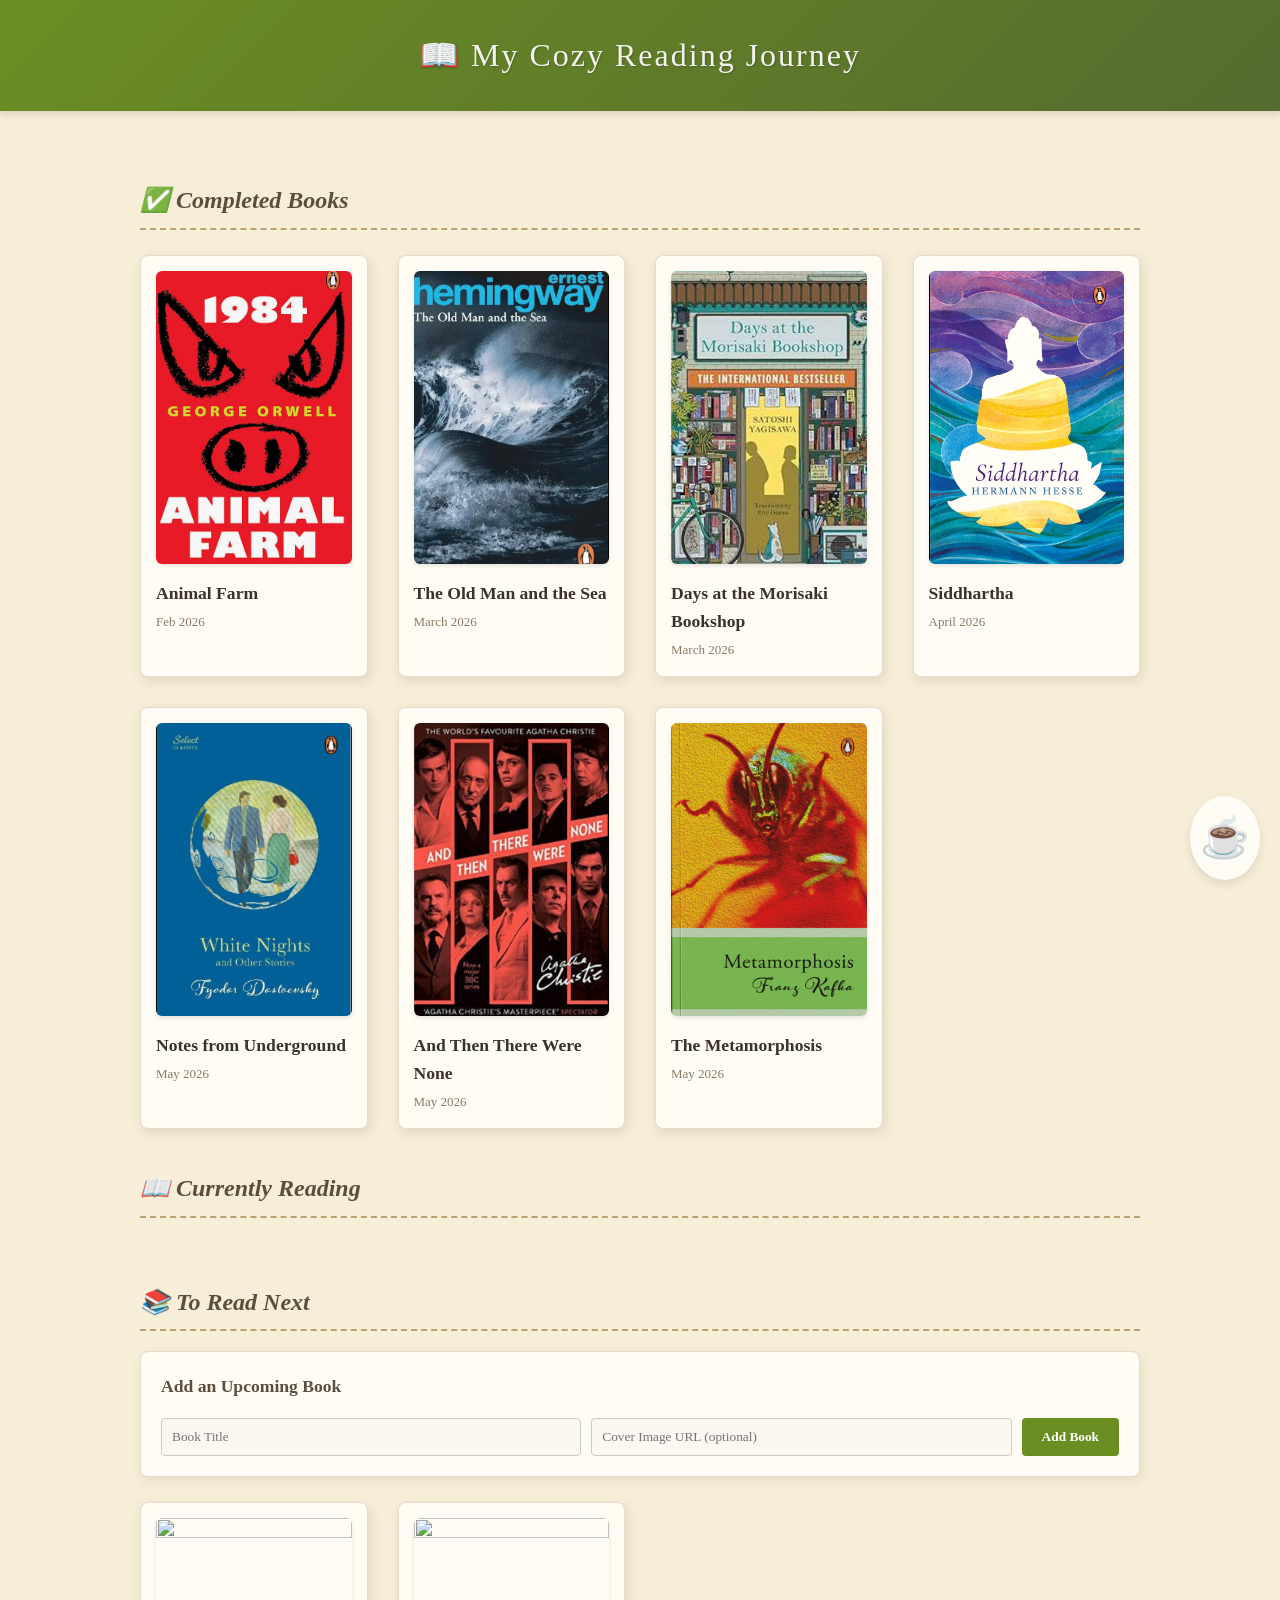
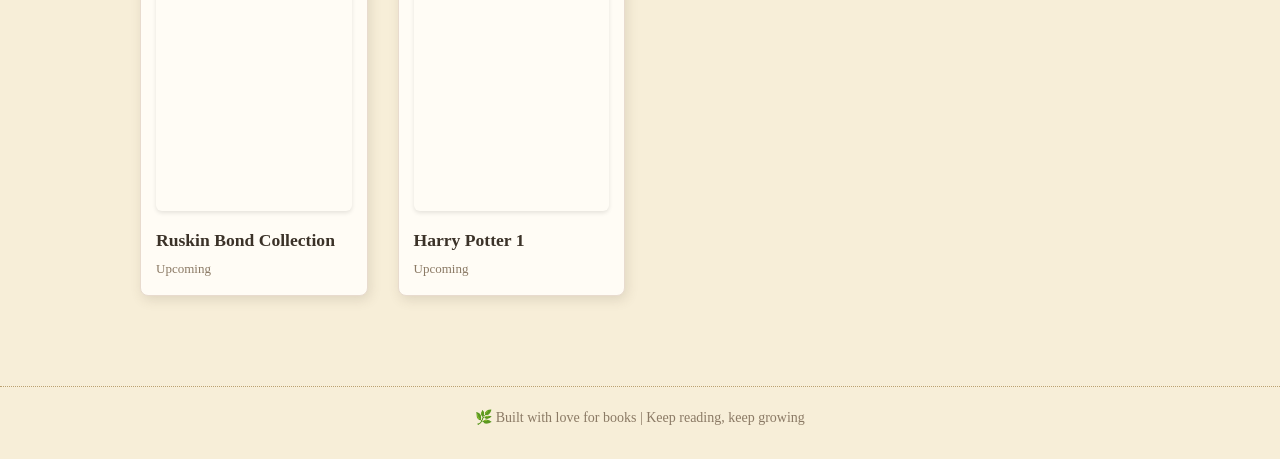
==== index.html @ b21d2eb8 "Add form to submit upcoming books and implement localStorage functionality" ====
<!DOCTYPE html>
<html lang="en">
<head>
<meta charset="UTF-8">
<meta name="viewport" content="width=device-width, initial-scale=1.0">
<title>My Reading Journey 📚</title>
<link rel="stylesheet" href="css/style.css">
</head>
<body>

<header>
    📖 My Cozy Reading Journey
</header>

<div class="container">

    <h2>✅ Completed Books</h2>
    <div class="books">

        <div class="book">
            <img src="images/animalfarm.png">
            <div class="title">Animal Farm</div>
            <div class="date">Feb 2026</div>
        </div>

        <div class="book">
            <img src="images/old man and the sea.png">
            <div class="title">The Old Man and the Sea</div>
            <div class="date">March 2026</div>
        </div>

        <div class="book">
            <img src="images/days at morisaki 1.png">
            <div class="title">Days at the Morisaki Bookshop</div>
            <div class="date">March 2026</div>
        </div>

        <div class="book">
            <img src="images/sidhhartha.png">
            <div class="title">Siddhartha</div>
            <div class="date">April 2026</div>
        </div>

        <div class="book">
            <img src="images/notes fromunderground.png">
            <div class="title">Notes from Underground</div>
            <div class="date">May 2026</div>
        </div>

        <div class="book">
            <img src="images/andthenthereweernone.png">
            <div class="title">And Then There Were None</div>
            <div class="date">May 2026</div>
        </div>

        <div class="book">
            <img src="images/metamorphosis.png">
            <div class="title">The Metamorphosis</div>
            <div class="date">May 2026</div>
        </div>

    </div>

    <h2>📖 Currently Reading</h2>
    <div class="books">
        <!-- Add your current reads here -->
    </div>

    <h2>📚 To Read Next</h2>
    
    <!-- Add Book Form -->
    <div class="add-book-form">
        <h3>Add an Upcoming Book</h3>
        <form id="addBookForm">
            <input type="text" id="newBookTitle" placeholder="Book Title" required>
            <input type="text" id="newBookCover" placeholder="Cover Image URL (optional)">
            <button type="submit">Add Book</button>
        </form>
    </div>

    <div class="books" id="upcomingBooksList">

        <div class="book">
            <img src="https://covers.openlibrary.org/b/id/7984916-L.jpg">
            <div class="title">Ruskin Bond Collection</div>
            <div class="date">Upcoming</div>
        </div>

        <div class="book">
            <img src="https://covers.openlibrary.org/b/id/7984915-L.jpg">
            <div class="title">Harry Potter 1</div>
            <div class="date">Upcoming</div>
        </div>

    </div>

</div>

<footer>
    🌿 Built with love for books | Keep reading, keep growing
</footer>

<div class="cozy-element" id="coffeeCup">☕</div>

<script src="js/script.js"></script>
</body>
</html>
---- css/style.css ----
body {
    font-family: 'Georgia', serif;
    background-color: #f7eed8; /* Warm paper tone */
    background-image: url('https://www.transparenttextures.com/patterns/cream-paper.png'); /* Paper texture */
    color: #4a3f35; /* Dark brown for a cozy feel */
    margin: 0;
    padding: 0;
    line-height: 1.6;
}

header {
    background: #6b8e23;
    background-image: linear-gradient(135deg, #6b8e23, #556b2f);
    color: #f5f3ef;
    text-align: center;
    padding: 30px;
    font-size: 32px;
    letter-spacing: 2px;
    box-shadow: 0 4px 6px rgba(0,0,0,0.1);
    text-shadow: 1px 1px 2px rgba(0,0,0,0.2);
}

.container {
    padding: 30px 20px;
    max-width: 1000px;
    margin: auto;
}

h2 {
    border-bottom: 2px dashed #bba171;
    padding-bottom: 8px;
    margin-top: 40px;
    color: #5c4e3e;
    font-style: italic;
}

.books {
    display: grid;
    grid-template-columns: repeat(auto-fill, minmax(180px, 1fr));
    gap: 30px;
    margin-top: 25px;
}

.book {
    background: #fffcf5;
    border-radius: 8px;
    padding: 15px;
    box-shadow: 2px 4px 12px rgba(92, 78, 62, 0.15);
    transition: transform 0.3s ease, box-shadow 0.3s ease;
    border: 1px solid #e8dbce;
    position: relative;
    display: flex;
    flex-direction: column;
}

.book:hover {
    transform: translateY(-8px) scale(1.02);
    box-shadow: 4px 8px 20px rgba(92, 78, 62, 0.25);
}

.book img {
    width: 100%;
    border-radius: 6px;
    aspect-ratio: 2/3;
    object-fit: cover;
    box-shadow: 0 2px 4px rgba(0,0,0,0.1);
}

.title {
    font-weight: bold;
    margin-top: 15px;
    font-size: 1.1em;
    color: #3b3228;
}

.date {
    font-size: 13px;
    color: #8b7a65;
    margin-top: 5px;
}

/* Reading Tracker Styles */
.progress-container {
    margin-top: auto;
    padding-top: 15px;
}

.progress-label {
    font-size: 13px;
    color: #6b8e23;
    font-weight: bold;
    display: flex;
    justify-content: space-between;
}

.progress-bar {
    width: 100%;
    height: 8px;
    background: #e8dbce;
    border-radius: 4px;
    margin-top: 5px;
    overflow: hidden;
}

.progress-fill {
    height: 100%;
    background: #6b8e23;
    border-radius: 4px;
    transition: width 1s ease-in-out;
}

footer {
    text-align: center;
    margin: 60px 0 30px;
    color: #8b7a65;
    font-size: 14px;
    padding-top: 20px;
    border-top: 1px dotted #bba171;
}

.cozy-element {
    position: fixed;
    bottom: 20px;
    right: 20px;
    font-size: 40px;
    animation: bounce 2s infinite;
    cursor: pointer;
    background: #fffcf5;
    border-radius: 50%;
    padding: 10px;
    box-shadow: 0 4px 10px rgba(0,0,0,0.1);
}

@keyframes bounce {
    0%, 100% { transform: translateY(0); }
    50% { transform: translateY(-10px); }
}

/* Add Book Form Styles */
.add-book-form {
    background: #fffcf5;
    border: 1px solid #e8dbce;
    border-radius: 8px;
    padding: 20px;
    margin-top: 15px;
    margin-bottom: 25px;
    box-shadow: 2px 4px 12px rgba(92, 78, 62, 0.1);
}

.add-book-form h3 {
    margin-top: 0;
    font-size: 1.1em;
    color: #5c4e3e;
}

#addBookForm {
    display: flex;
    gap: 10px;
    flex-wrap: wrap;
}

#addBookForm input {
    flex: 1;
    min-width: 200px;
    padding: 10px;
    border: 1px solid #d4c8b8;
    border-radius: 4px;
    font-family: inherit;
    background: #fbf8f1;
}

#addBookForm button {
    padding: 10px 20px;
    background: #6b8e23;
    color: #fff;
    border: none;
    border-radius: 4px;
    cursor: pointer;
    font-family: inherit;
    font-weight: bold;
    transition: background 0.2s;
}

#addBookForm button:hover {
    background: #556b2f;
}
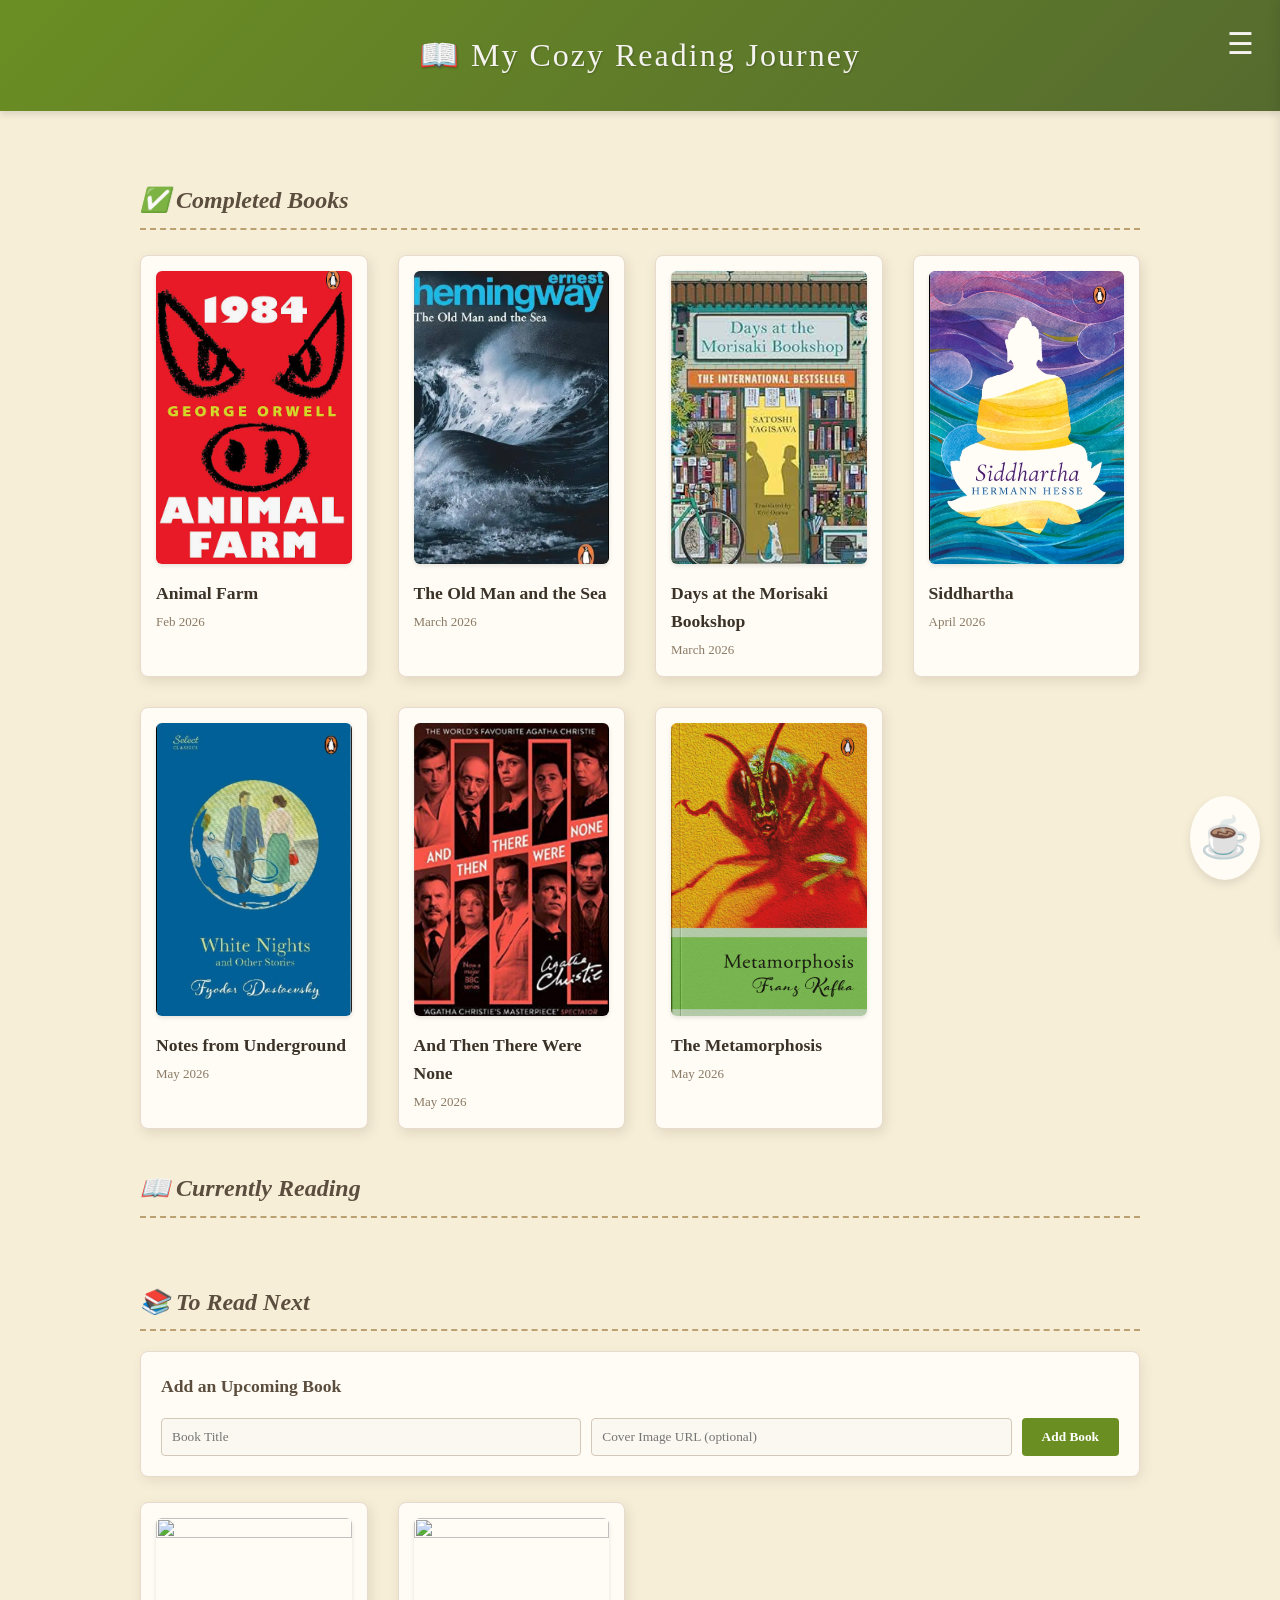
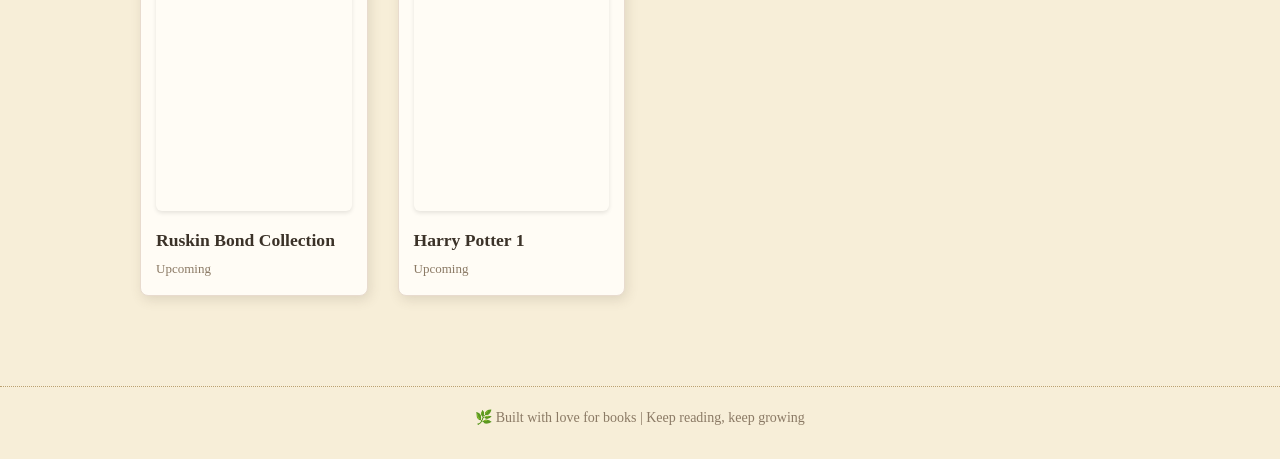
==== commit 536c9569: "ok" ====
--- a/index.html
+++ b/index.html
@@ -10,12 +10,13 @@
 
 <header>
     📖 My Cozy Reading Journey
+    <button id="openWishlistBtn" class="wishlist-btn" title="Open Wishlist">☰</button>
 </header>
 
 <div class="container">
 
     <h2>✅ Completed Books</h2>
-    <div class="books">
+    <div class="books" id="completedBooksList">
 
         <div class="book">
             <img src="images/animalfarm.png">
@@ -62,7 +63,7 @@
     </div>
 
     <h2>📖 Currently Reading</h2>
-    <div class="books">
+    <div class="books" id="readingBooksList">
         <!-- Add your current reads here -->
     </div>
 
@@ -96,6 +97,28 @@
 
 </div>
 
+<!-- The Side panel for Wishlist -->
+<div id="wishlistPanel" class="side-panel">
+    <div class="side-panel-header">
+        <h2>🔮 Wishlist</h2>
+        <button id="closeWishlistBtn" class="close-btn">&times;</button>
+    </div>
+    
+    <!-- Add to Wishlist Form -->
+    <div class="add-book-form">
+        <h3>Add to Wishlist</h3>
+        <form id="addWishlistForm">
+            <input type="text" id="newWishlistTitle" placeholder="Book Title" required>
+            <input type="text" id="newWishlistCover" placeholder="Cover Image URL (optional)">
+            <button type="submit" style="width: 100%; margin-top: 10px;">Add</button>
+        </form>
+    </div>
+
+    <div class="books side-books" id="somedayBooksList">
+        <!-- Add books you might read in the distant future -->
+    </div>
+</div>
+
 <footer>
     🌿 Built with love for books | Keep reading, keep growing
 </footer>
--- a/css/style.css
+++ b/css/style.css
@@ -53,6 +53,39 @@
     flex-direction: column;
 }
 
+/* Book Action Buttons (Edit/Delete) */
+.book-actions {
+    position: absolute;
+    top: 5px;
+    right: 5px;
+    display: none;
+    gap: 5px;
+    background: rgba(255, 255, 255, 0.9);
+    padding: 2px;
+    border-radius: 4px;
+    box-shadow: 0 2px 4px rgba(0,0,0,0.1);
+}
+
+.book:hover .book-actions {
+    display: flex;
+    flex-wrap: wrap; /* Just in case buttons overflow on small screens */
+    width: fit-content;
+}
+
+.book-actions button {
+    background: none;
+    border: none;
+    cursor: pointer;
+    font-size: 14px;
+    padding: 4px;
+    border-radius: 3px;
+    transition: background 0.2s;
+}
+
+.book-actions button:hover {
+    background: #e8dbce;
+}
+
 .book:hover {
     transform: translateY(-8px) scale(1.02);
     box-shadow: 4px 8px 20px rgba(92, 78, 62, 0.25);
@@ -184,3 +217,77 @@
 #addBookForm button:hover {
     background: #556b2f;
 }
+
+/* Wishlist Side Panel Styles */
+.wishlist-btn {
+    position: absolute;
+    top: 25px;
+    right: 20px;
+    background: none;
+    border: none;
+    color: #f5f3ef;
+    font-size: 30px;
+    cursor: pointer;
+    transition: transform 0.2s;
+}
+
+header {
+    position: relative; /* Ensure the absolute button positions correctly! */
+}
+
+.wishlist-btn:hover {
+    transform: scale(1.1);
+}
+
+.side-panel {
+    position: fixed;
+    top: 0;
+    right: -400px; /* Hidden by default */
+    width: 350px;
+    max-width: 90%;
+    height: 100vh;
+    background-color: #f7eed8;
+    background-image: url('https://www.transparenttextures.com/patterns/cream-paper.png');
+    box-shadow: -4px 0 15px rgba(0, 0, 0, 0.2);
+    transition: right 0.4s ease;
+    z-index: 1000;
+    overflow-y: auto;
+    padding: 20px;
+    border-left: 2px solid #bba171;
+}
+
+.side-panel.open {
+    right: 0;
+}
+
+.side-panel-header {
+    display: flex;
+    justify-content: space-between;
+    align-items: center;
+    border-bottom: 2px dashed #bba171;
+    padding-bottom: 10px;
+    margin-bottom: 20px;
+}
+
+.side-panel-header h2 {
+    margin: 0;
+    border-bottom: none;
+    padding-bottom: 0;
+}
+
+.close-btn {
+    background: none;
+    border: none;
+    font-size: 30px;
+    color: #5c4e3e;
+    cursor: pointer;
+    line-height: 1;
+}
+
+.close-btn:hover {
+    color: #8b7a65;
+}
+
+.side-books {
+    grid-template-columns: 1fr; /* 1 column layout in the side panel */
+}
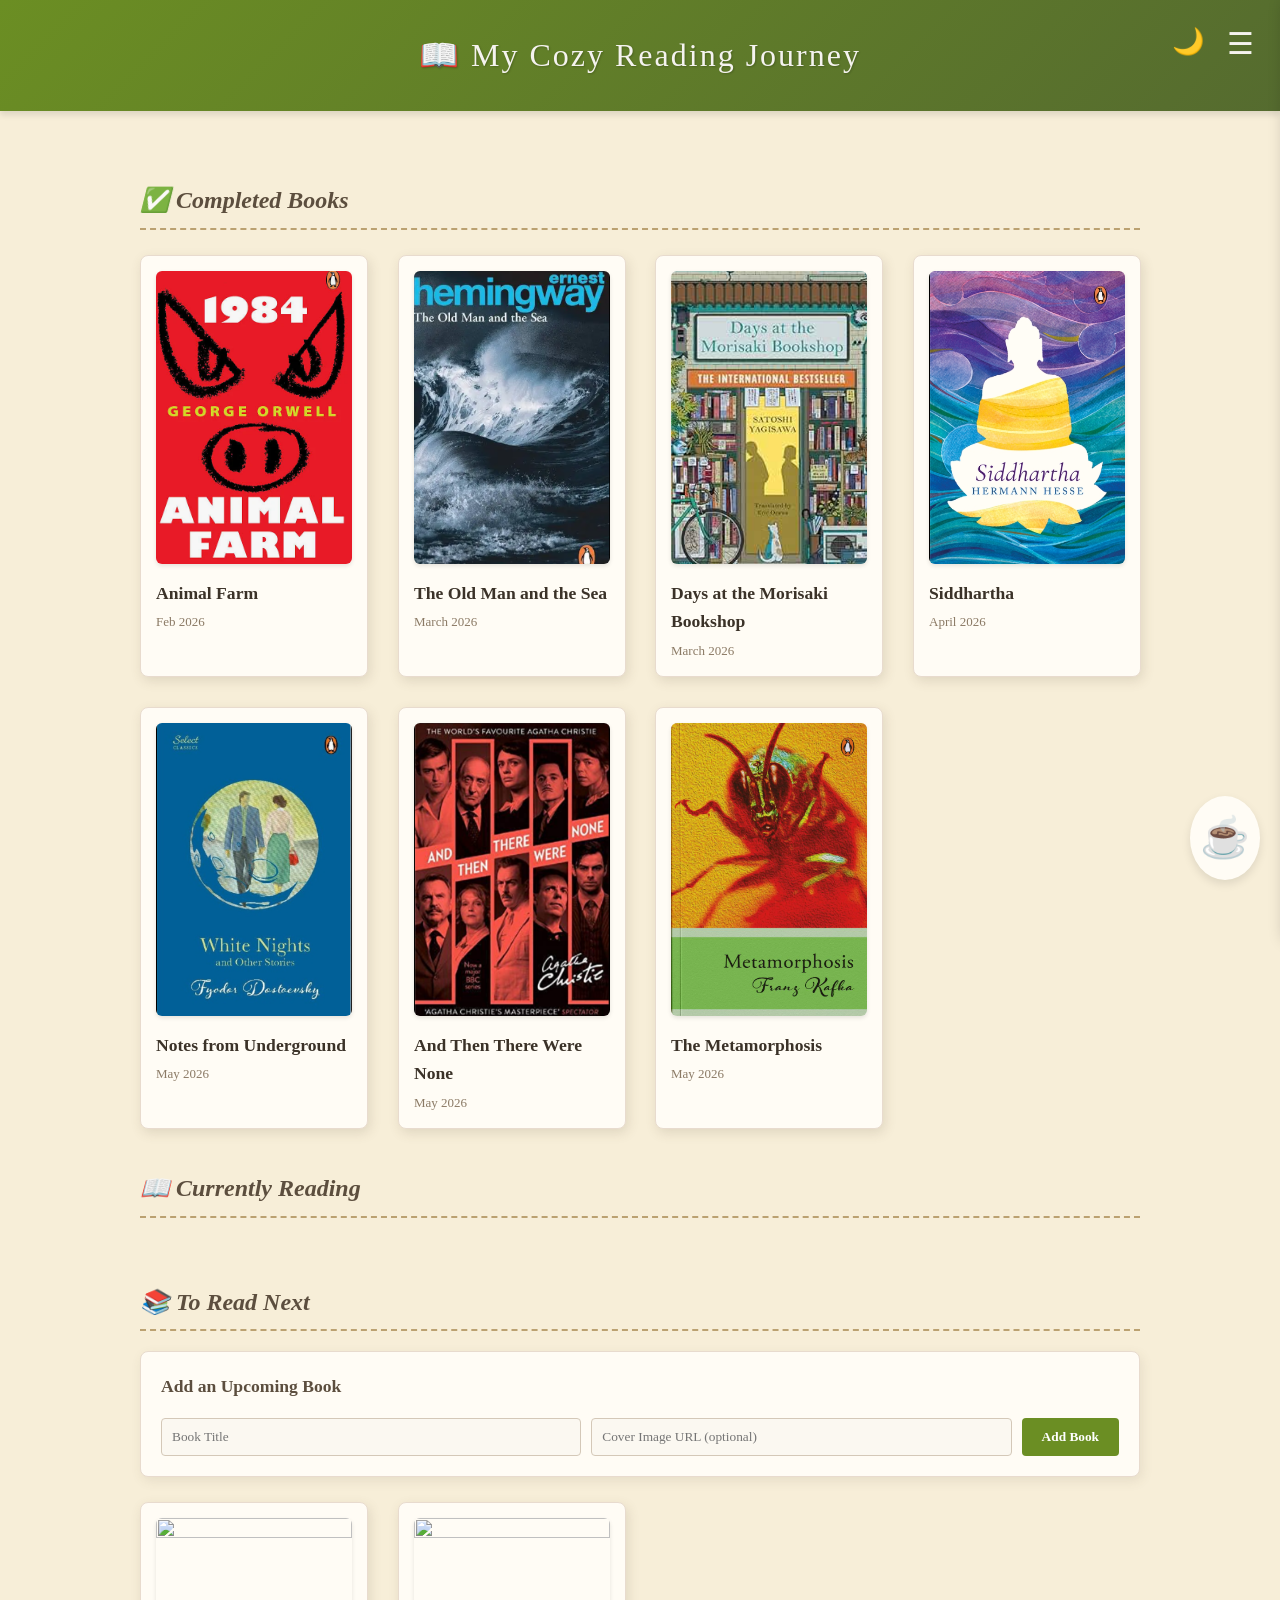
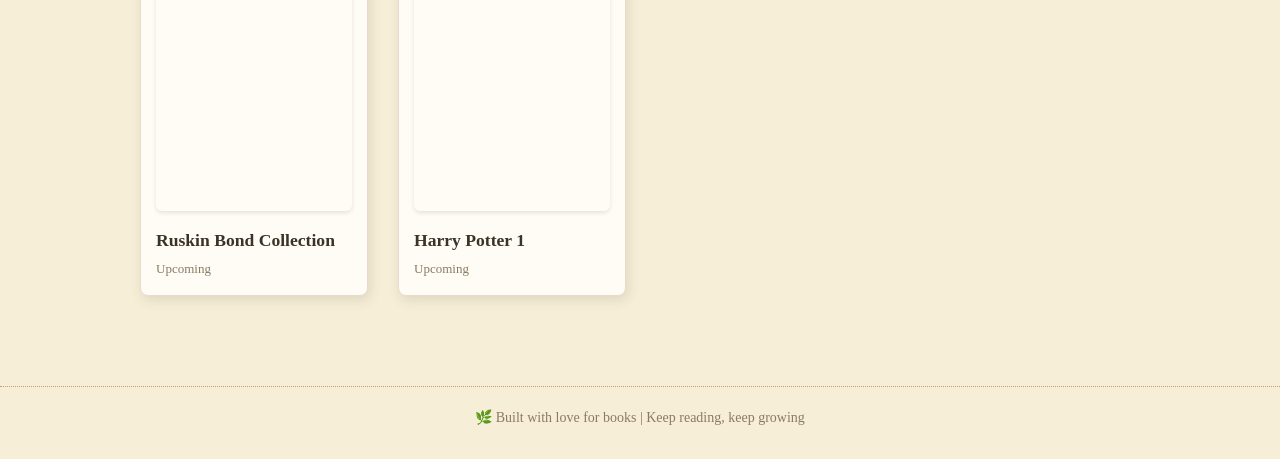
==== commit 460a2f66: "Add dark mode toggle functionality and styles" ====
--- a/index.html
+++ b/index.html
@@ -10,6 +10,7 @@
 
 <header>
     📖 My Cozy Reading Journey
+    <button id="themeToggleBtn" class="theme-btn" title="Toggle Dark/Light Mode">🌙</button>
     <button id="openWishlistBtn" class="wishlist-btn" title="Open Wishlist">☰</button>
 </header>
 
--- a/css/style.css
+++ b/css/style.css
@@ -289,5 +289,209 @@
 }
 
 .side-books {
-    grid-template-columns: 1fr; /* 1 column layout in the side panel */
-}
+    grid-template-columns: 1fr 1fr; /* 2 column layout in the side panel */
+    gap: 15px; /* Smaller gap */
+}
+
+/* Small card adjustments for side panel books */
+.side-books .book {
+    padding: 10px;
+}
+
+.side-books .title {
+    font-size: 0.9em;
+    margin-top: 10px;
+}
+
+.side-books .date {
+    font-size: 11px;
+}
+
+.side-books .book-actions button {
+    font-size: 12px;
+    padding: 2px;
+}
+
+/* ---------- DARK MODE STYLES ---------- */
+body.dark-mode {
+    background-color: #2c2925;
+    background-image: url('https://www.transparenttextures.com/patterns/dark-leather.png');
+    color: #e6dfd1;
+}
+
+body.dark-mode header {
+    background: #3e5218;
+    background-image: linear-gradient(135deg, #3e5218, #2a3a12);
+}
+
+body.dark-mode .book {
+    background: #3b3732;
+    border-color: #5c554c;
+    box-shadow: 2px 4px 12px rgba(0, 0, 0, 0.4);
+}
+
+body.dark-mode .book:hover {
+    box-shadow: 4px 8px 20px rgba(0, 0, 0, 0.6);
+}
+
+body.dark-mode .book-actions {
+    background: rgba(59, 55, 50, 0.95);
+}
+
+body.dark-mode .book-actions button {
+    color: #e6dfd1;
+}
+
+body.dark-mode .book-actions button:hover {
+    background: #5c554c;
+}
+
+body.dark-mode .title {
+    color: #f7f1e6;
+}
+
+body.dark-mode .date {
+    color: #aaa294;
+}
+
+body.dark-mode h2 {
+    border-bottom: 2px dashed #786c5a;
+    color: #d1c8b8;
+}
+
+body.dark-mode .add-book-form {
+    background: #3b3732;
+    border-color: #5c554c;
+    box-shadow: 2px 4px 12px rgba(0, 0, 0, 0.4);
+}
+
+body.dark-mode .add-book-form h3 {
+    color: #d1c8b8;
+}
+
+body.dark-mode input {
+    background: #2c2925 !important;
+    border-color: #5c554c !important;
+    color: #e6dfd1 !important;
+}
+
+body.dark-mode .side-panel {
+    background-color: #2c2925;
+    background-image: url('https://www.transparenttextures.com/patterns/dark-leather.png');
+    border-left-color: #786c5a;
+    box-shadow: -4px 0 15px rgba(0, 0, 0, 0.5);
+}
+
+body.dark-mode .side-panel-header {
+    border-bottom-color: #786c5a;
+}
+
+body.dark-mode .close-btn {
+    color: #d1c8b8;
+}
+
+body.dark-mode .close-btn:hover {
+    color: #fff;
+}
+
+body.dark-mode .cozy-element {
+    background: #3b3732;
+    box-shadow: 0 4px 10px rgba(0,0,0,0.4);
+}
+
+/* Theme Toggle Button */
+.theme-btn {
+    position: absolute;
+    top: 25px;
+    right: 70px;
+    background: none;
+    border: none;
+    color: #f5f3ef;
+    font-size: 26px;
+    cursor: pointer;
+    transition: transform 0.2s;
+}
+
+.theme-btn:hover {
+    transform: scale(1.1);
+}
+
+/* ---------- COOL EFFECTS & ANIMATIONS ---------- */
+body {
+    transition: background-color 0.4s ease, color 0.4s ease;
+}
+
+.book {
+    animation: fadeInSlideUp 0.6s ease-out forwards;
+    opacity: 0;
+    will-change: transform, opacity;
+}
+
+/* Stagger animations automatically using nth-child */
+.book:nth-child(1) { animation-delay: 0.1s; }
+.book:nth-child(2) { animation-delay: 0.2s; }
+.book:nth-child(3) { animation-delay: 0.3s; }
+.book:nth-child(4) { animation-delay: 0.4s; }
+.book:nth-child(5) { animation-delay: 0.5s; }
+.book:nth-child(n+6) { animation-delay: 0.6s; }
+
+@keyframes fadeInSlideUp {
+    from {
+        opacity: 0;
+        transform: translateY(20px);
+    }
+    to {
+        opacity: 1;
+        transform: translateY(0);
+    }
+}
+
+/* ---------- RESPONSIVENESS ---------- */
+@media (max-width: 768px) {
+    header {
+        font-size: 24px;
+        padding: 20px;
+    }
+    
+    .theme-btn { right: 60px; top: 15px; font-size: 22px; }
+    .wishlist-btn { right: 15px; top: 15px; font-size: 26px; }
+
+    .books {
+        grid-template-columns: repeat(auto-fill, minmax(140px, 1fr));
+        gap: 15px;
+    }
+    
+    .side-panel {
+        width: 100vw;
+        right: -100vw;
+    }
+}
+
+@media (max-width: 480px) {
+    .books {
+        grid-template-columns: repeat(auto-fill, minmax(120px, 1fr));
+    }
+    #addBookForm {
+        flex-direction: column;
+    }
+    #addBookForm input, #addBookForm button {
+        width: 100%;
+    }
+}
+
+/* Fix for unclickable buttons in the header */
+header {
+    position: relative !important;
+    z-index: 10;
+}
+.wishlist-btn, .theme-btn {
+    position: absolute !important;
+    z-index: 1000 !important;
+    pointer-events: auto !important;
+}
+
+@media (max-width: 768px) {
+    .side-panel.open {
+        right: 0 !important;
+    }
+}
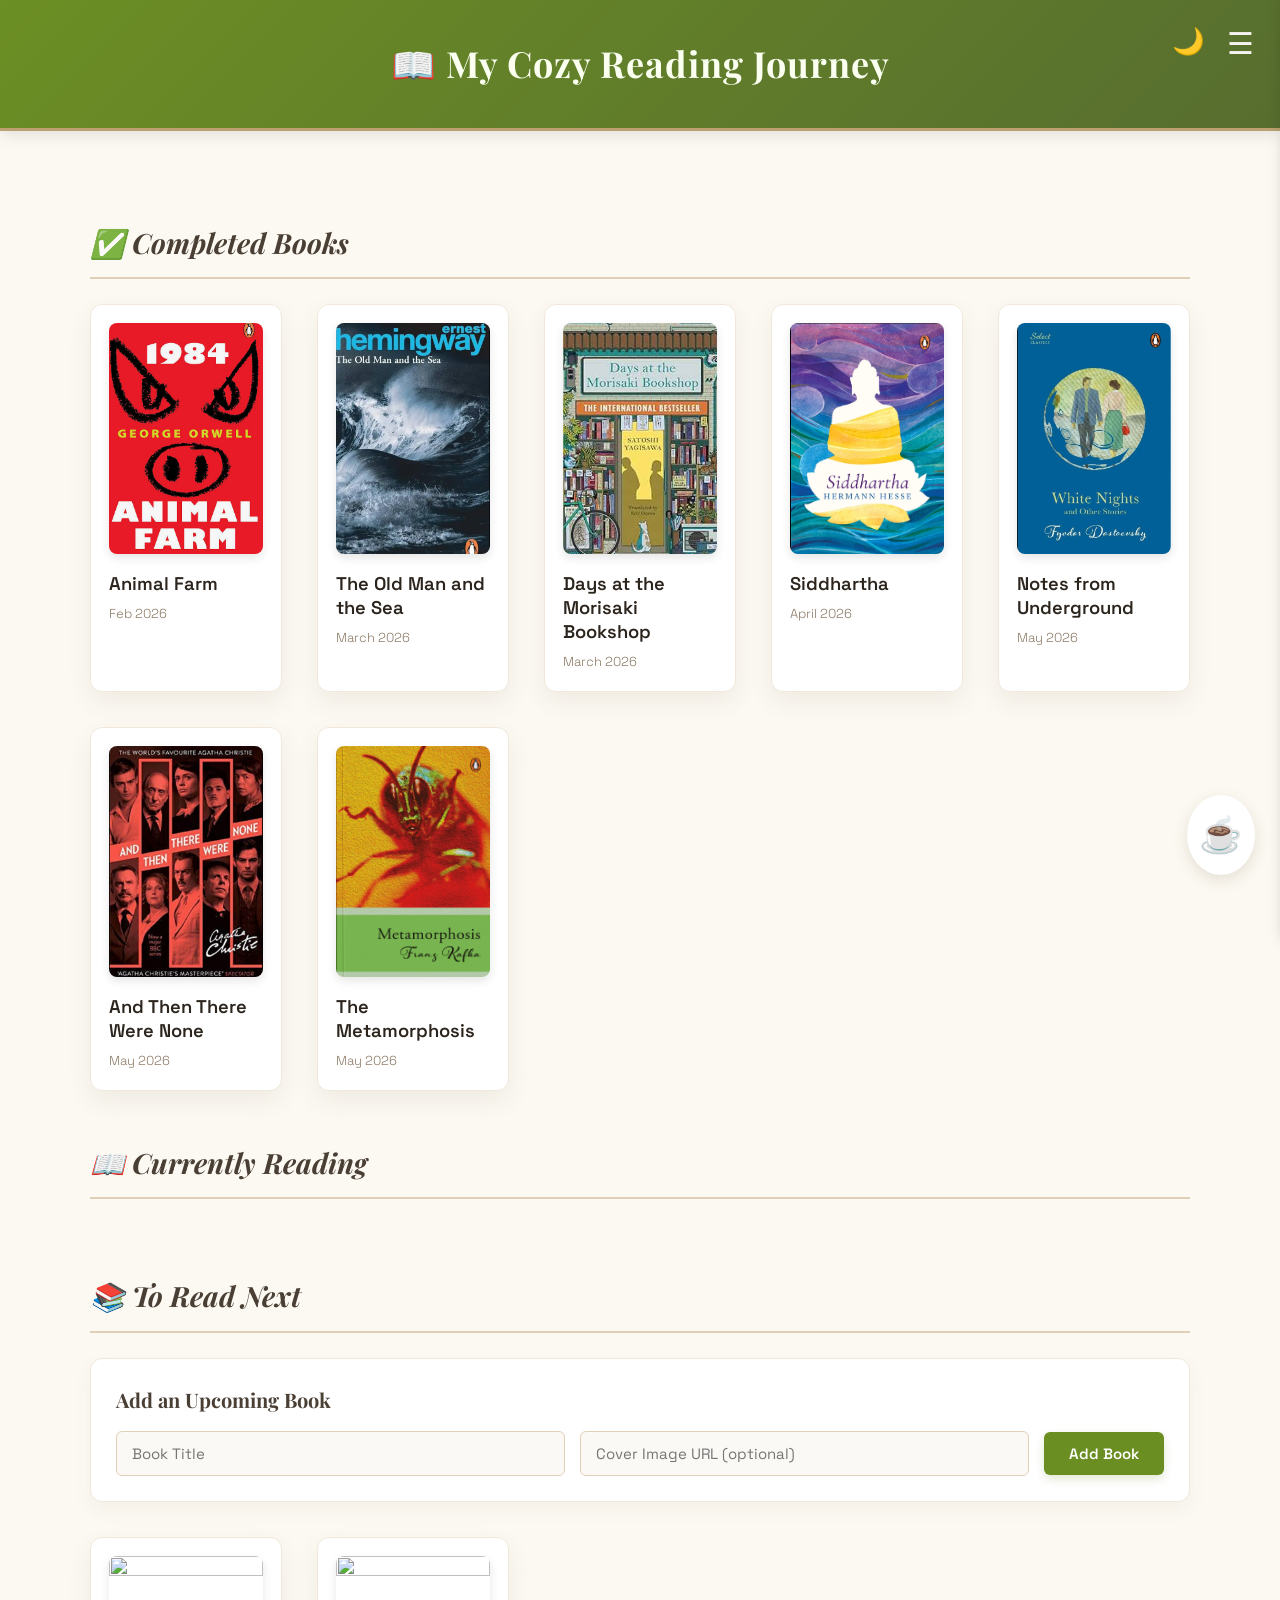
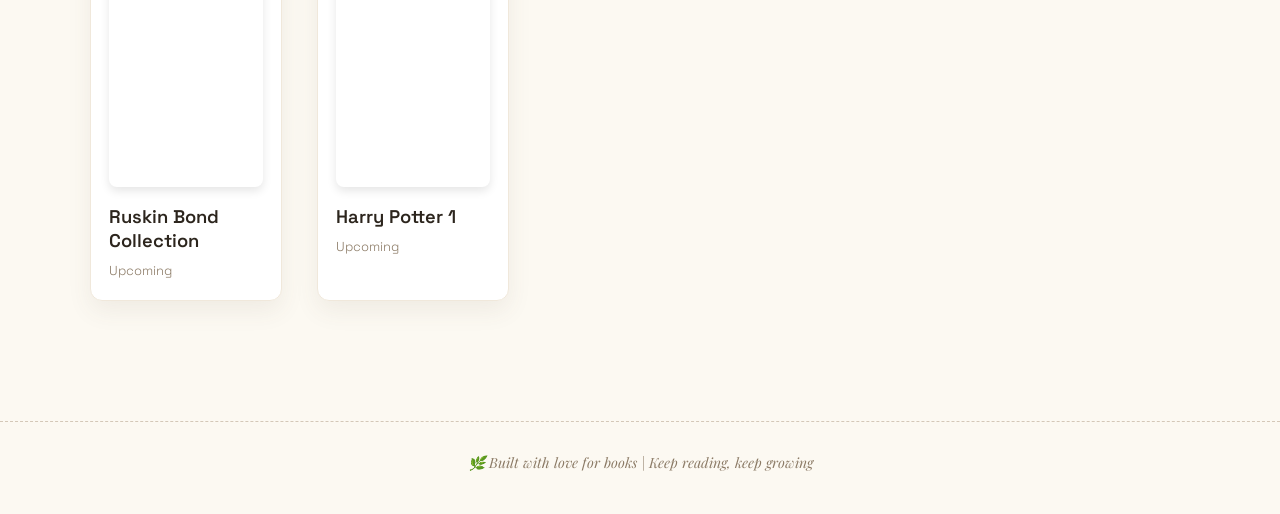
==== commit 03685367: "Update styles for improved aesthetics and responsiveness" ====
--- a/index.html
+++ b/index.html
@@ -4,6 +4,9 @@
 <meta charset="UTF-8">
 <meta name="viewport" content="width=device-width, initial-scale=1.0">
 <title>My Reading Journey 📚</title>
+<link rel="preconnect" href="https://fonts.googleapis.com">
+<link rel="preconnect" href="https://fonts.gstatic.com" crossorigin>
+<link href="https://fonts.googleapis.com/css2?family=Playfair+Display:ital,wght@0,400;0,700;1,400&family=Space+Grotesk:wght@300;400;600&display=swap" rel="stylesheet">
 <link rel="stylesheet" href="css/style.css">
 </head>
 <body>
--- a/css/style.css
+++ b/css/style.css
@@ -1,53 +1,59 @@
 body {
-    font-family: 'Georgia', serif;
-    background-color: #f7eed8; /* Warm paper tone */
-    background-image: url('https://www.transparenttextures.com/patterns/cream-paper.png'); /* Paper texture */
-    color: #4a3f35; /* Dark brown for a cozy feel */
+    font-family: 'Space Grotesk', sans-serif;
+    background-color: #fcf9f2; /* Lighter warm paper tone */
+    background-image: url('https://www.transparenttextures.com/patterns/clean-text-pattern.png'); /* Subtler texture */
+    color: #3b3228;
     margin: 0;
     padding: 0;
     line-height: 1.6;
 }
 
 header {
-    background: #6b8e23;
-    background-image: linear-gradient(135deg, #6b8e23, #556b2f);
-    color: #f5f3ef;
+    background: rgba(107, 142, 35, 0.95);
+    background-image: linear-gradient(135deg, rgba(107, 142, 35, 0.95), rgba(85, 107, 47, 0.95));
+    backdrop-filter: blur(8px);
+    -webkit-backdrop-filter: blur(8px);
+    color: #fafff0;
     text-align: center;
-    padding: 30px;
-    font-size: 32px;
-    letter-spacing: 2px;
-    box-shadow: 0 4px 6px rgba(0,0,0,0.1);
-    text-shadow: 1px 1px 2px rgba(0,0,0,0.2);
+    padding: 35px 20px;
+    font-size: 36px;
+    font-family: 'Playfair Display', serif;
+    font-weight: 700;
+    letter-spacing: 1px;
+    box-shadow: 0 4px 15px rgba(0,0,0,0.1);
+    border-bottom: 3px solid #bba171;
 }
 
 .container {
-    padding: 30px 20px;
-    max-width: 1000px;
+    padding: 40px 20px;
+    max-width: 1100px;
     margin: auto;
 }
 
 h2 {
-    border-bottom: 2px dashed #bba171;
-    padding-bottom: 8px;
-    margin-top: 40px;
-    color: #5c4e3e;
+    font-family: 'Playfair Display', serif;
+    border-bottom: 2px solid #e0d0b8;
+    padding-bottom: 12px;
+    margin-top: 50px;
+    margin-bottom: 25px;
+    color: #4a3f35;
     font-style: italic;
+    font-size: 28px;
 }
 
 .books {
     display: grid;
-    grid-template-columns: repeat(auto-fill, minmax(180px, 1fr));
-    gap: 30px;
-    margin-top: 25px;
+    grid-template-columns: repeat(auto-fill, minmax(190px, 1fr));
+    gap: 35px;
 }
 
 .book {
-    background: #fffcf5;
-    border-radius: 8px;
-    padding: 15px;
-    box-shadow: 2px 4px 12px rgba(92, 78, 62, 0.15);
-    transition: transform 0.3s ease, box-shadow 0.3s ease;
-    border: 1px solid #e8dbce;
+    background: #ffffff;
+    border-radius: 12px;
+    padding: 18px;
+    box-shadow: 0 10px 25px rgba(92, 78, 62, 0.08);
+    transition: all 0.3s cubic-bezier(0.25, 0.8, 0.25, 1);
+    border: 1px solid #f0e8db;
     position: relative;
     display: flex;
     flex-direction: column;
@@ -83,33 +89,41 @@
 }
 
 .book-actions button:hover {
-    background: #e8dbce;
+    background: #f0e8db;
+    transform: scale(1.1);
 }
 
 .book:hover {
-    transform: translateY(-8px) scale(1.02);
-    box-shadow: 4px 8px 20px rgba(92, 78, 62, 0.25);
+    transform: translateY(-10px);
+    box-shadow: 0 15px 35px rgba(92, 78, 62, 0.15);
 }
 
 .book img {
     width: 100%;
-    border-radius: 6px;
+    border-radius: 8px;
     aspect-ratio: 2/3;
     object-fit: cover;
-    box-shadow: 0 2px 4px rgba(0,0,0,0.1);
+    box-shadow: 0 4px 10px rgba(0,0,0,0.1);
+    transition: transform 0.3s ease;
+}
+
+.book:hover img {
+    transform: scale(1.03);
 }
 
 .title {
-    font-weight: bold;
-    margin-top: 15px;
-    font-size: 1.1em;
-    color: #3b3228;
+    font-weight: 600;
+    margin-top: 18px;
+    font-size: 1.15em;
+    color: #2c251d;
+    line-height: 1.3;
 }
 
 .date {
     font-size: 13px;
     color: #8b7a65;
-    margin-top: 5px;
+    margin-top: 8px;
+    font-weight: 300;
 }
 
 /* Reading Tracker Styles */
@@ -137,85 +151,108 @@
 
 .progress-fill {
     height: 100%;
-    background: #6b8e23;
+    background: linear-gradient(90deg, #8ba84a, #6b8e23);
     border-radius: 4px;
-    transition: width 1s ease-in-out;
+    transition: width 1s cubic-bezier(0.4, 0, 0.2, 1);
 }
 
 footer {
     text-align: center;
-    margin: 60px 0 30px;
+    margin: 80px 0 40px;
     color: #8b7a65;
     font-size: 14px;
-    padding-top: 20px;
-    border-top: 1px dotted #bba171;
+    padding-top: 30px;
+    border-top: 1px dashed #d4c8b8;
+    font-family: 'Playfair Display', serif;
+    font-style: italic;
 }
 
 .cozy-element {
     position: fixed;
-    bottom: 20px;
-    right: 20px;
-    font-size: 40px;
-    animation: bounce 2s infinite;
+    bottom: 25px;
+    right: 25px;
+    font-size: 35px;
+    animation: float 3s ease-in-out infinite;
     cursor: pointer;
-    background: #fffcf5;
+    background: #ffffff;
     border-radius: 50%;
-    padding: 10px;
-    box-shadow: 0 4px 10px rgba(0,0,0,0.1);
-}
-
-@keyframes bounce {
+    padding: 12px;
+    box-shadow: 0 5px 15px rgba(92, 78, 62, 0.15);
+    transition: transform 0.3s ease;
+}
+
+.cozy-element:hover {
+    transform: scale(1.1) rotate(10deg);
+}
+
+@keyframes float {
     0%, 100% { transform: translateY(0); }
-    50% { transform: translateY(-10px); }
+    50% { transform: translateY(-12px); }
 }
 
 /* Add Book Form Styles */
 .add-book-form {
-    background: #fffcf5;
-    border: 1px solid #e8dbce;
-    border-radius: 8px;
-    padding: 20px;
-    margin-top: 15px;
-    margin-bottom: 25px;
-    box-shadow: 2px 4px 12px rgba(92, 78, 62, 0.1);
+    background: #ffffff;
+    border: 1px solid #f0e8db;
+    border-radius: 12px;
+    padding: 25px;
+    margin-top: 20px;
+    margin-bottom: 35px;
+    box-shadow: 0 8px 20px rgba(92, 78, 62, 0.05);
 }
 
 .add-book-form h3 {
     margin-top: 0;
-    font-size: 1.1em;
-    color: #5c4e3e;
+    margin-bottom: 15px;
+    font-size: 1.25em;
+    color: #4a3f35;
+    font-family: 'Playfair Display', serif;
 }
 
 #addBookForm {
     display: flex;
-    gap: 10px;
+    gap: 15px;
     flex-wrap: wrap;
+    align-items: center;
 }
 
 #addBookForm input {
     flex: 1;
-    min-width: 200px;
-    padding: 10px;
-    border: 1px solid #d4c8b8;
-    border-radius: 4px;
-    font-family: inherit;
-    background: #fbf8f1;
+    min-width: 250px;
+    padding: 12px 15px;
+    border: 1px solid #e0d0b8;
+    border-radius: 6px;
+    font-family: 'Space Grotesk', sans-serif;
+    background: #fbf9f5;
+    transition: all 0.3s ease;
+    font-size: 15px;
+}
+
+#addBookForm input:focus {
+    outline: none;
+    border-color: #6b8e23;
+    box-shadow: 0 0 0 3px rgba(107, 142, 35, 0.15);
+    background: #ffffff;
 }
 
 #addBookForm button {
-    padding: 10px 20px;
+    padding: 12px 25px;
     background: #6b8e23;
-    color: #fff;
+    color: #ffffff;
     border: none;
-    border-radius: 4px;
+    border-radius: 6px;
     cursor: pointer;
-    font-family: inherit;
-    font-weight: bold;
-    transition: background 0.2s;
+    font-family: 'Space Grotesk', sans-serif;
+    font-weight: 600;
+    font-size: 15px;
+    transition: all 0.3s ease;
+    box-shadow: 0 4px 10px rgba(107, 142, 35, 0.2);
 }
 
 #addBookForm button:hover {
     background: #556b2f;
+    transform: translateY(-2px);
+    box-shadow: 0 6px 15px rgba(107, 142, 35, 0.3);
 }
 
 /* Wishlist Side Panel Styles */
@@ -309,94 +346,102 @@
 
 .side-books .book-actions button {
     font-size: 12px;
-    padding: 2px;
+    padding: 3px;
 }
 
 /* ---------- DARK MODE STYLES ---------- */
 body.dark-mode {
-    background-color: #2c2925;
-    background-image: url('https://www.transparenttextures.com/patterns/dark-leather.png');
-    color: #e6dfd1;
+    background-color: #1e1c1a;
+    background-image: url('https://www.transparenttextures.com/patterns/black-linen.png');
+    color: #e8e3d8;
 }
 
 body.dark-mode header {
-    background: #3e5218;
-    background-image: linear-gradient(135deg, #3e5218, #2a3a12);
+    background: rgba(45, 60, 18, 0.95);
+    background-image: linear-gradient(135deg, rgba(62, 82, 24, 0.95), rgba(42, 58, 18, 0.95));
+    border-bottom: 3px solid #5c554c;
+    color: #f0eadd;
+}
+
+body.dark-mode h2 {
+    color: #d6ccbd;
+    border-bottom-color: #5c554c;
 }
 
 body.dark-mode .book {
-    background: #3b3732;
-    border-color: #5c554c;
-    box-shadow: 2px 4px 12px rgba(0, 0, 0, 0.4);
+    background: #2a2724;
+    border-color: #3b3732;
+    box-shadow: 0 10px 25px rgba(0, 0, 0, 0.4);
 }
 
 body.dark-mode .book:hover {
-    box-shadow: 4px 8px 20px rgba(0, 0, 0, 0.6);
+    box-shadow: 0 15px 35px rgba(0, 0, 0, 0.6);
 }
 
 body.dark-mode .book-actions {
-    background: rgba(59, 55, 50, 0.95);
+    background: rgba(42, 39, 36, 0.95);
+    border: 1px solid #4a453f;
 }
 
 body.dark-mode .book-actions button {
-    color: #e6dfd1;
+    color: #e8e3d8;
 }
 
 body.dark-mode .book-actions button:hover {
-    background: #5c554c;
+    background: #4a453f;
 }
 
 body.dark-mode .title {
-    color: #f7f1e6;
+    color: #f0eadd;
 }
 
 body.dark-mode .date {
-    color: #aaa294;
-}
-
-body.dark-mode h2 {
-    border-bottom: 2px dashed #786c5a;
-    color: #d1c8b8;
+    color: #9e9587;
 }
 
 body.dark-mode .add-book-form {
-    background: #3b3732;
-    border-color: #5c554c;
-    box-shadow: 2px 4px 12px rgba(0, 0, 0, 0.4);
+    background: #2a2724;
+    border-color: #3b3732;
+    box-shadow: 0 8px 20px rgba(0, 0, 0, 0.3);
 }
 
 body.dark-mode .add-book-form h3 {
-    color: #d1c8b8;
+    color: #d6ccbd;
 }
 
 body.dark-mode input {
-    background: #2c2925 !important;
-    border-color: #5c554c !important;
-    color: #e6dfd1 !important;
+    background: #201e1b !important;
+    border-color: #4a453f !important;
+    color: #e8e3d8 !important;
+}
+
+body.dark-mode input:focus {
+    border-color: #8ba84a !important;
+    box-shadow: 0 0 0 3px rgba(139, 168, 74, 0.2) !important;
 }
 
 body.dark-mode .side-panel {
-    background-color: #2c2925;
-    background-image: url('https://www.transparenttextures.com/patterns/dark-leather.png');
-    border-left-color: #786c5a;
-    box-shadow: -4px 0 15px rgba(0, 0, 0, 0.5);
+    background-color: #1e1c1a;
+    background-image: url('https://www.transparenttextures.com/patterns/black-linen.png');
+    border-left-color: #4a453f;
+    box-shadow: -5px 0 25px rgba(0, 0, 0, 0.6);
 }
 
 body.dark-mode .side-panel-header {
-    border-bottom-color: #786c5a;
+    border-bottom-color: #4a453f;
 }
 
 body.dark-mode .close-btn {
-    color: #d1c8b8;
+    color: #d6ccbd;
 }
 
 body.dark-mode .close-btn:hover {
-    color: #fff;
+    color: #ffffff;
 }
 
 body.dark-mode .cozy-element {
-    background: #3b3732;
-    box-shadow: 0 4px 10px rgba(0,0,0,0.4);
+    background: #2a2724;
+    box-shadow: 0 5px 15px rgba(0,0,0,0.5);
 }
 
 /* Theme Toggle Button */
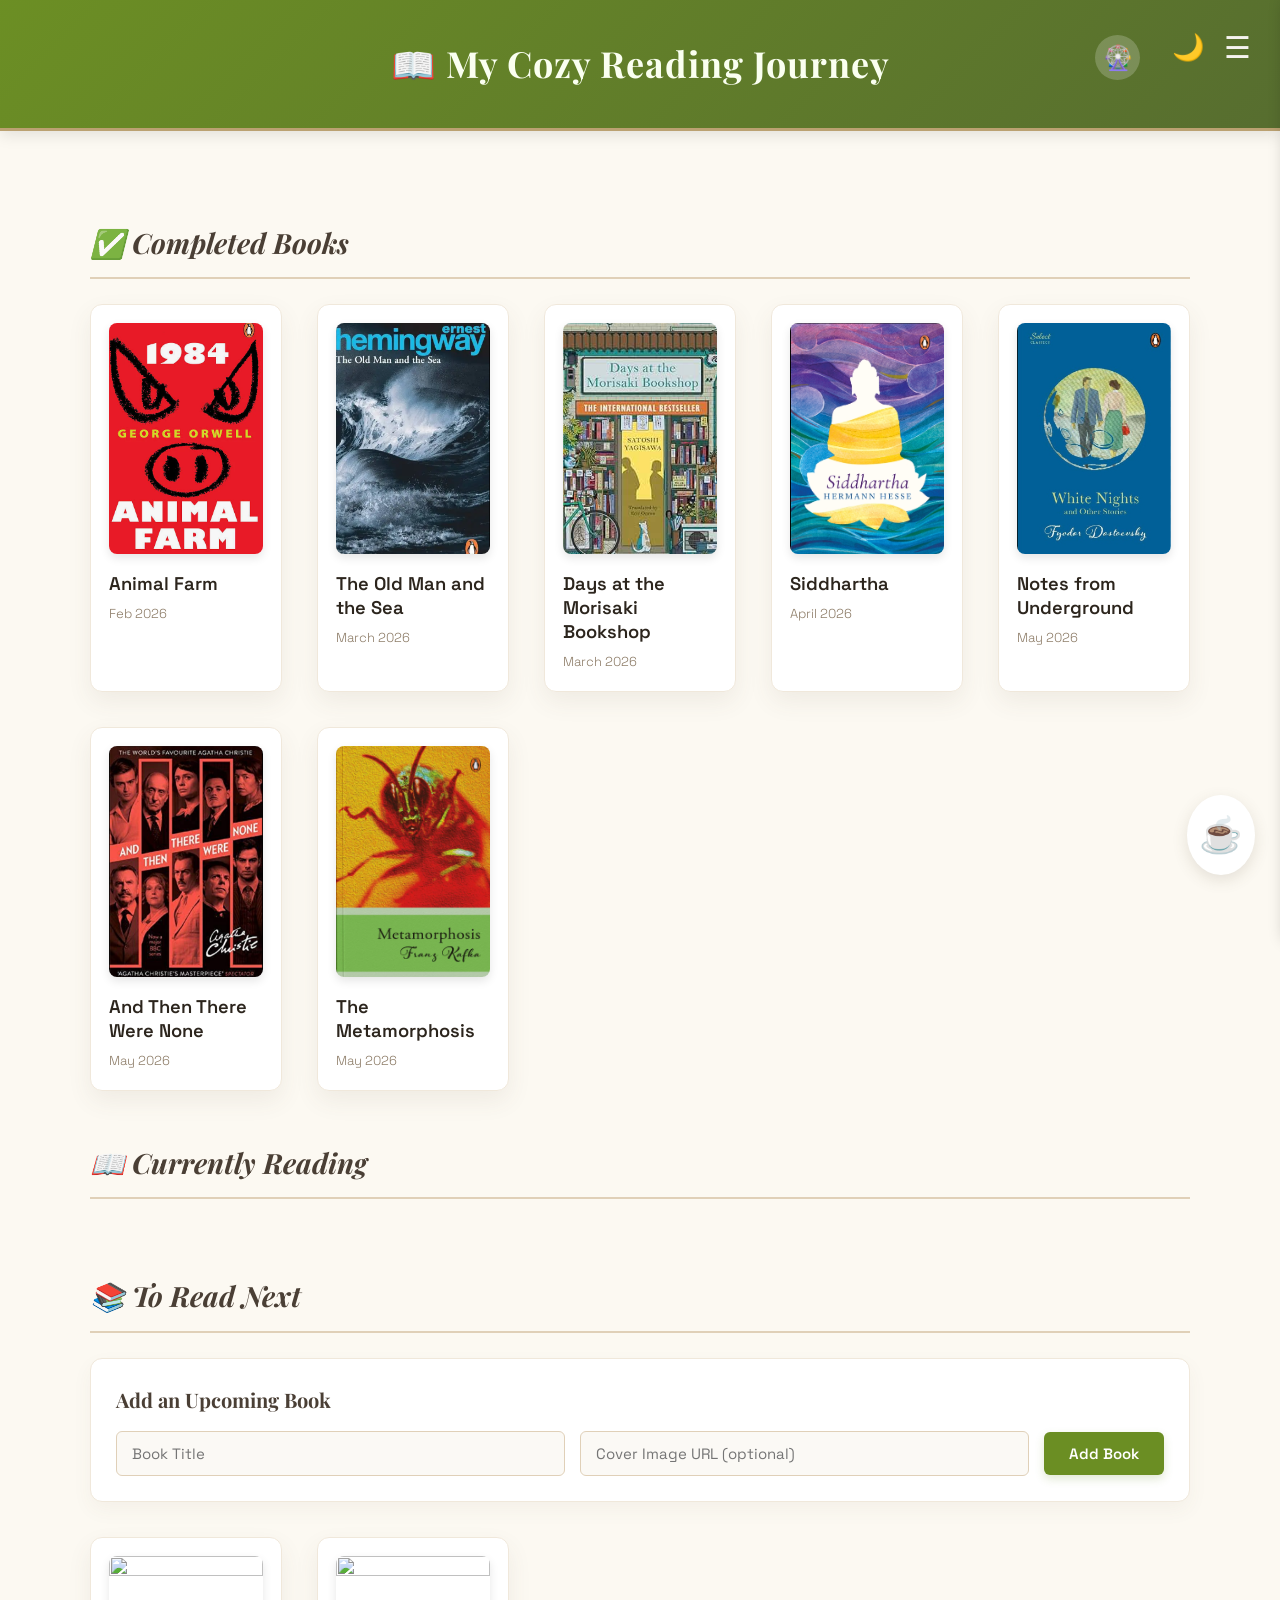
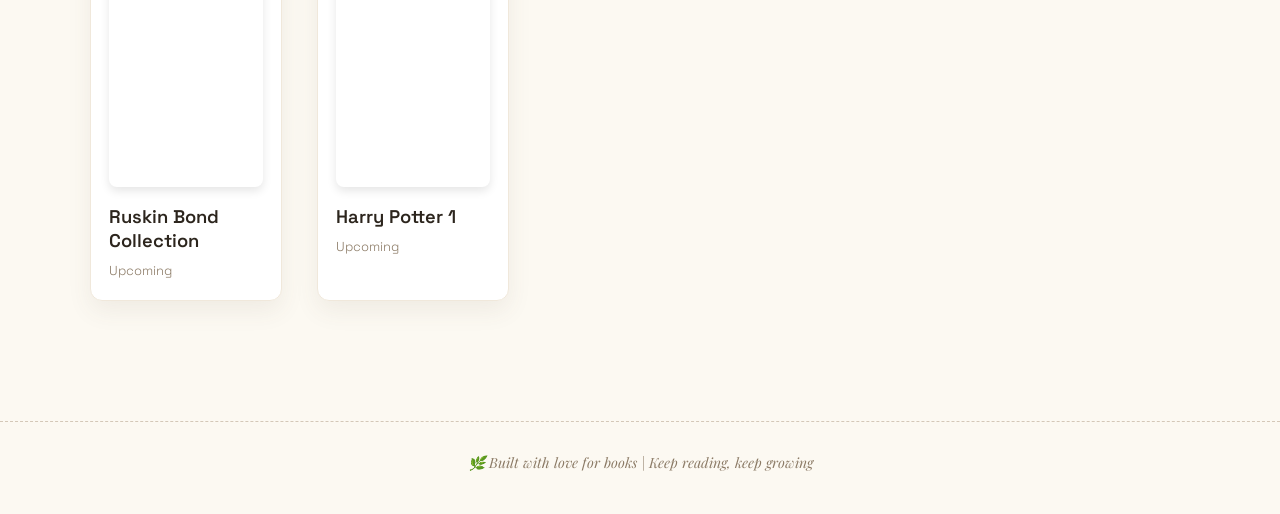
==== commit 6dc2f267: "Add wheel functionality and UI for book selection" ====
--- a/index.html
+++ b/index.html
@@ -14,6 +14,7 @@
 <header>
     📖 My Cozy Reading Journey
     <button id="themeToggleBtn" class="theme-btn" title="Toggle Dark/Light Mode">🌙</button>
+    <button id="wheelBtn" class="wheel-btn" title="Spin the Wheel" onclick="window.location.href='wheel.html'">🎡</button>
     <button id="openWishlistBtn" class="wishlist-btn" title="Open Wishlist">☰</button>
 </header>
 
@@ -129,6 +130,8 @@
 
 <div class="cozy-element" id="coffeeCup">☕</div>
 
+<!-- Include SortableJS for Drag and Drop -->
+<script src="https://cdn.jsdelivr.net/npm/sortablejs@latest/Sortable.min.js"></script>
 <script src="js/script.js"></script>
 </body>
 </html>
--- a/css/style.css
+++ b/css/style.css
@@ -22,6 +22,33 @@
     letter-spacing: 1px;
     box-shadow: 0 4px 15px rgba(0,0,0,0.1);
     border-bottom: 3px solid #bba171;
+    position: relative;
+}
+
+.theme-btn, .wishlist-btn, .wheel-btn {
+    position: absolute;
+    top: 35px;
+    background: rgba(255, 255, 255, 0.2);
+    border: none;
+    color: white;
+    font-size: 24px;
+    cursor: pointer;
+    border-radius: 50%;
+    width: 45px;
+    height: 45px;
+    display: flex;
+    align-items: center;
+    justify-content: center;
+    transition: all 0.3s ease;
+}
+
+.theme-btn { right: 80px; }
+.wheel-btn { right: 140px; }
+.wishlist-btn { right: 20px; }
+
+.theme-btn:hover, .wishlist-btn:hover, .wheel-btn:hover {
+    background: rgba(255, 255, 255, 0.4);
+    transform: rotate(15deg) scale(1.1);
 }
 
 .container {
@@ -57,6 +84,26 @@
     position: relative;
     display: flex;
     flex-direction: column;
+    cursor: grab; /* Indicate draggable */
+}
+
+.book:active {
+    cursor: grabbing; /* Show grab action */
+}
+
+/* SortableJS Drag & Drop Classes */
+.sortable-ghost {
+    opacity: 0.4;
+    background: #fbf9f5;
+    border: 2px dashed #bba171;
+    transform: scale(0.98);
+}
+
+.sortable-drag {
+    opacity: 1 !important;
+    box-shadow: 0 25px 50px rgba(0, 0, 0, 0.2) !important;
+    transform: scale(1.05) !important;
+    z-index: 100;
 }
 
 /* Book Action Buttons (Edit/Delete) */
@@ -374,6 +421,15 @@
     box-shadow: 0 10px 25px rgba(0, 0, 0, 0.4);
 }
 
+body.dark-mode .sortable-ghost {
+    background: #1e1c1a;
+    border-color: #5c554c;
+}
+
+body.dark-mode .sortable-drag {
+    box-shadow: 0 25px 50px rgba(0, 0, 0, 0.8) !important;
+}
+
 body.dark-mode .book:hover {
     box-shadow: 0 15px 35px rgba(0, 0, 0, 0.6);
 }
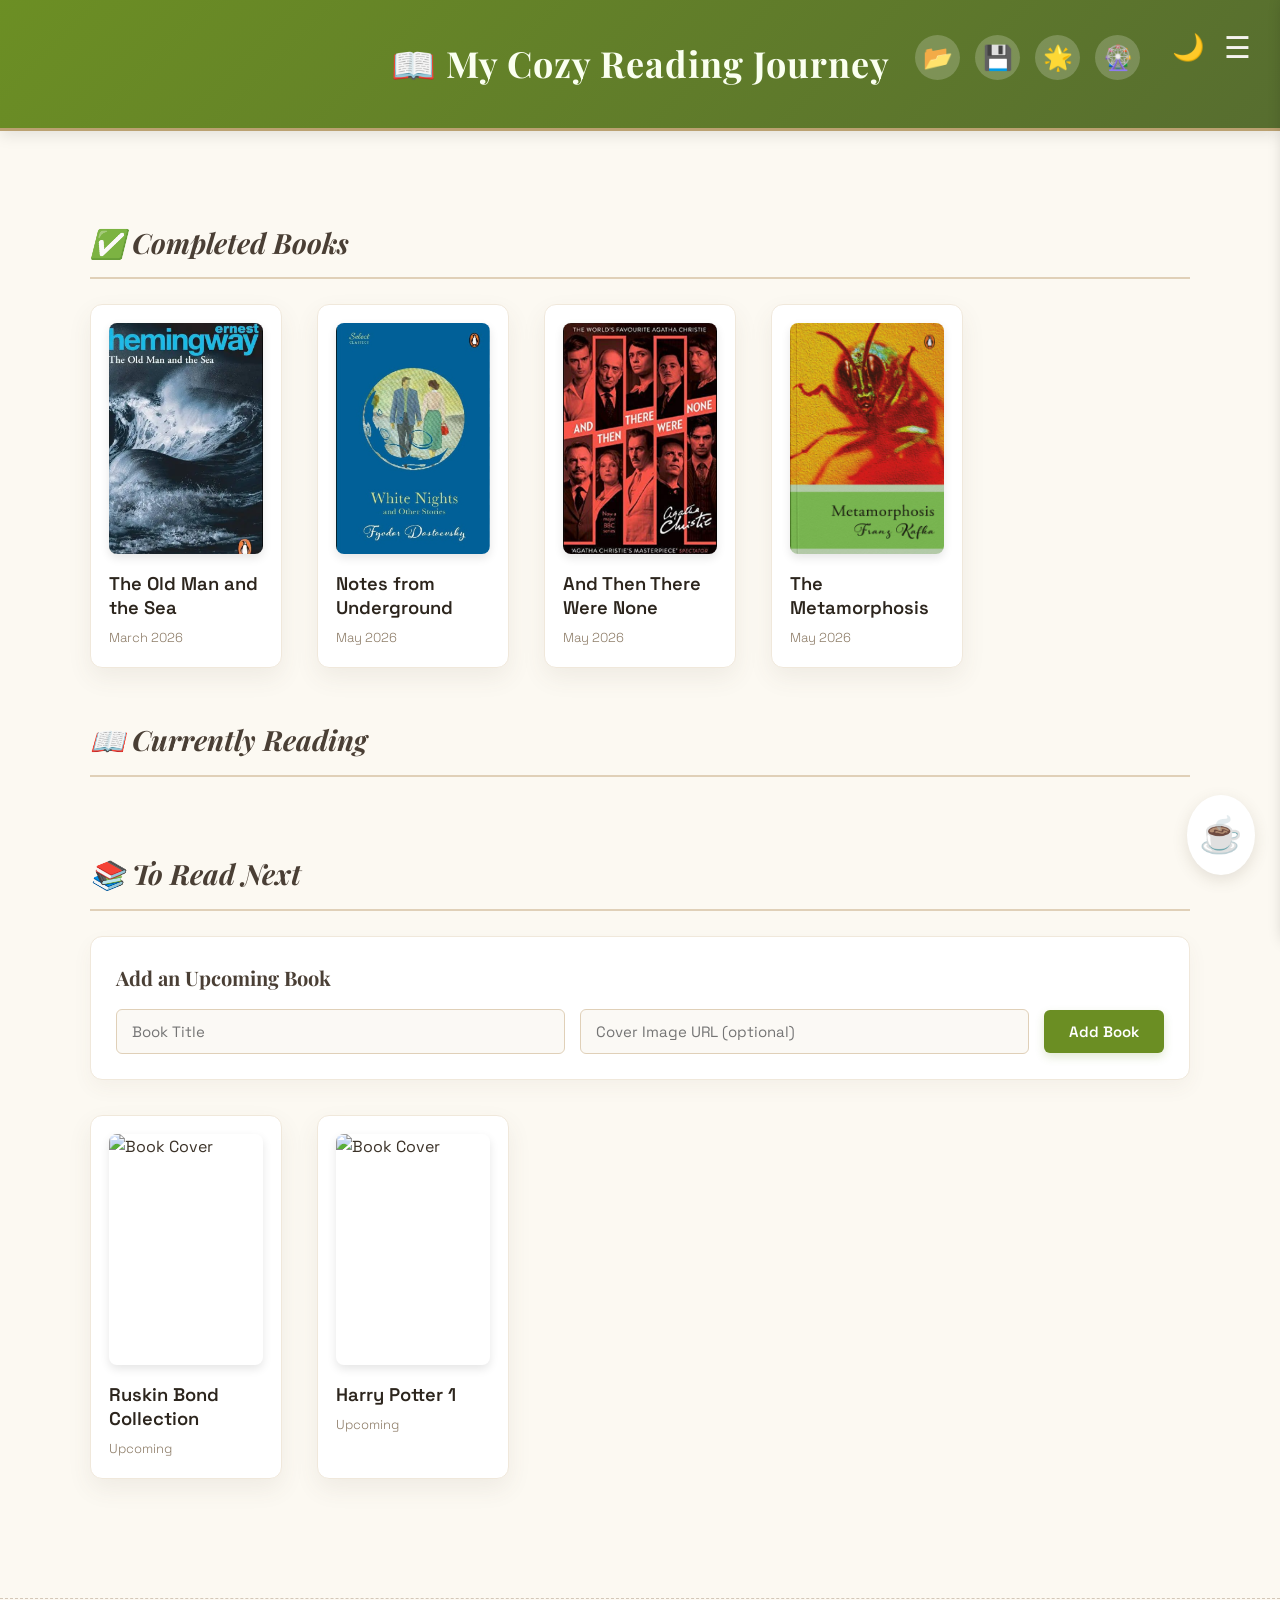
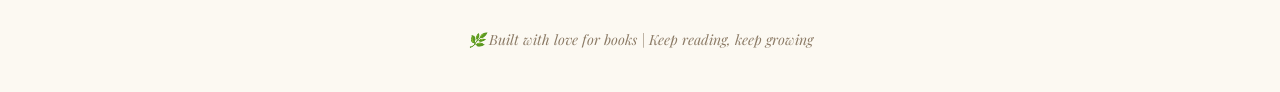
==== commit 01189c6d: "Add backup import/export functionality and enhance UI buttons" ====
--- a/index.html
+++ b/index.html
@@ -13,10 +13,14 @@
 
 <header>
     📖 My Cozy Reading Journey
+    <button id="importBtn" class="backup-btn import-btn" title="Import Backup (db.json)">📂</button>
+    <button id="exportBtn" class="backup-btn export-btn" title="Export Backup (db.json)">💾</button>
+    <button id="bestReadsBtn" class="bestreads-btn" title="Best Reads">🌟</button>
     <button id="themeToggleBtn" class="theme-btn" title="Toggle Dark/Light Mode">🌙</button>
     <button id="wheelBtn" class="wheel-btn" title="Spin the Wheel" onclick="window.location.href='wheel.html'">🎡</button>
     <button id="openWishlistBtn" class="wishlist-btn" title="Open Wishlist">☰</button>
 </header>
+<input type="file" id="importFile" accept=".json" style="display: none;">
 
 <div class="container">
 
--- a/css/style.css
+++ b/css/style.css
@@ -25,7 +25,7 @@
     position: relative;
 }
 
-.theme-btn, .wishlist-btn, .wheel-btn {
+.theme-btn, .wishlist-btn, .wheel-btn, .bestreads-btn, .backup-btn {
     position: absolute;
     top: 35px;
     background: rgba(255, 255, 255, 0.2);
@@ -45,8 +45,11 @@
 .theme-btn { right: 80px; }
 .wheel-btn { right: 140px; }
 .wishlist-btn { right: 20px; }
-
-.theme-btn:hover, .wishlist-btn:hover, .wheel-btn:hover {
+.bestreads-btn { right: 200px; }
+.export-btn { right: 260px; }
+.import-btn { right: 320px; }
+
+.theme-btn:hover, .wishlist-btn:hover, .wheel-btn:hover, .bestreads-btn:hover, .backup-btn:hover {
     background: rgba(255, 255, 255, 0.4);
     transform: rotate(15deg) scale(1.1);
 }
